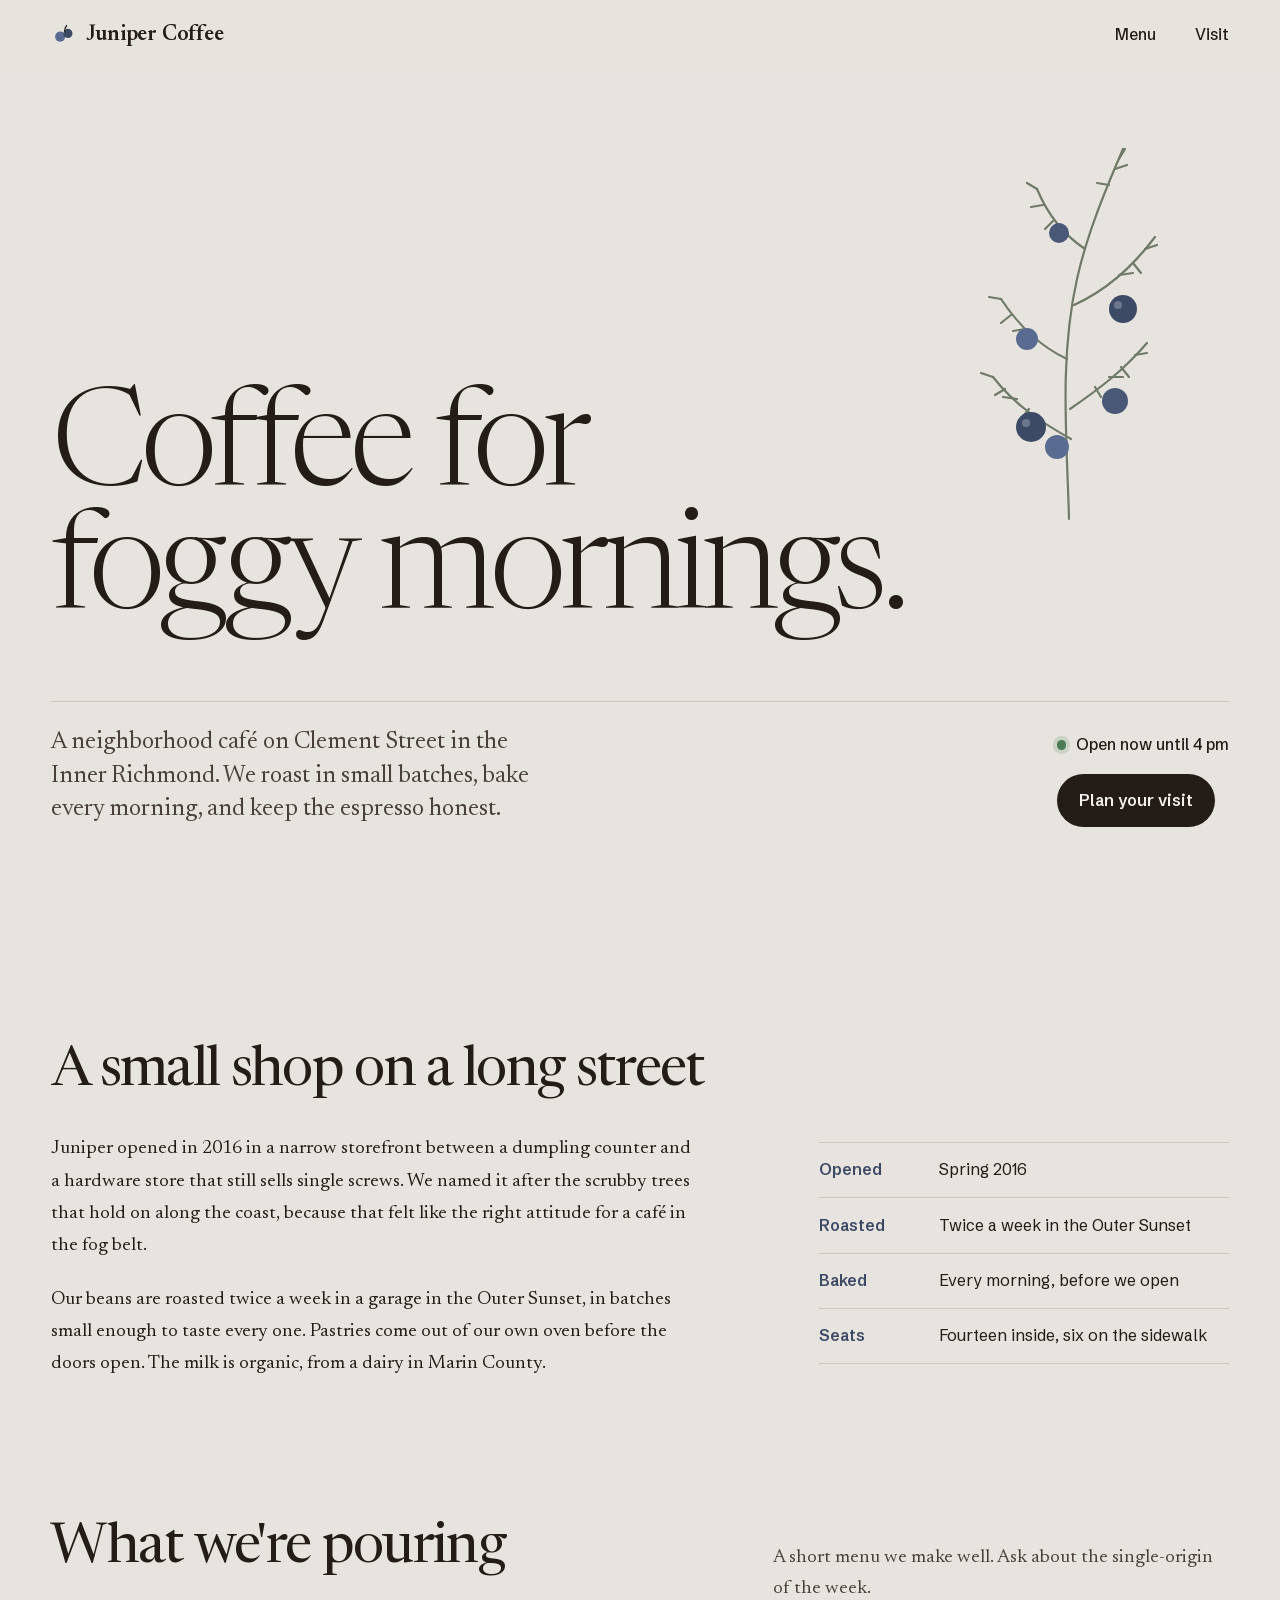
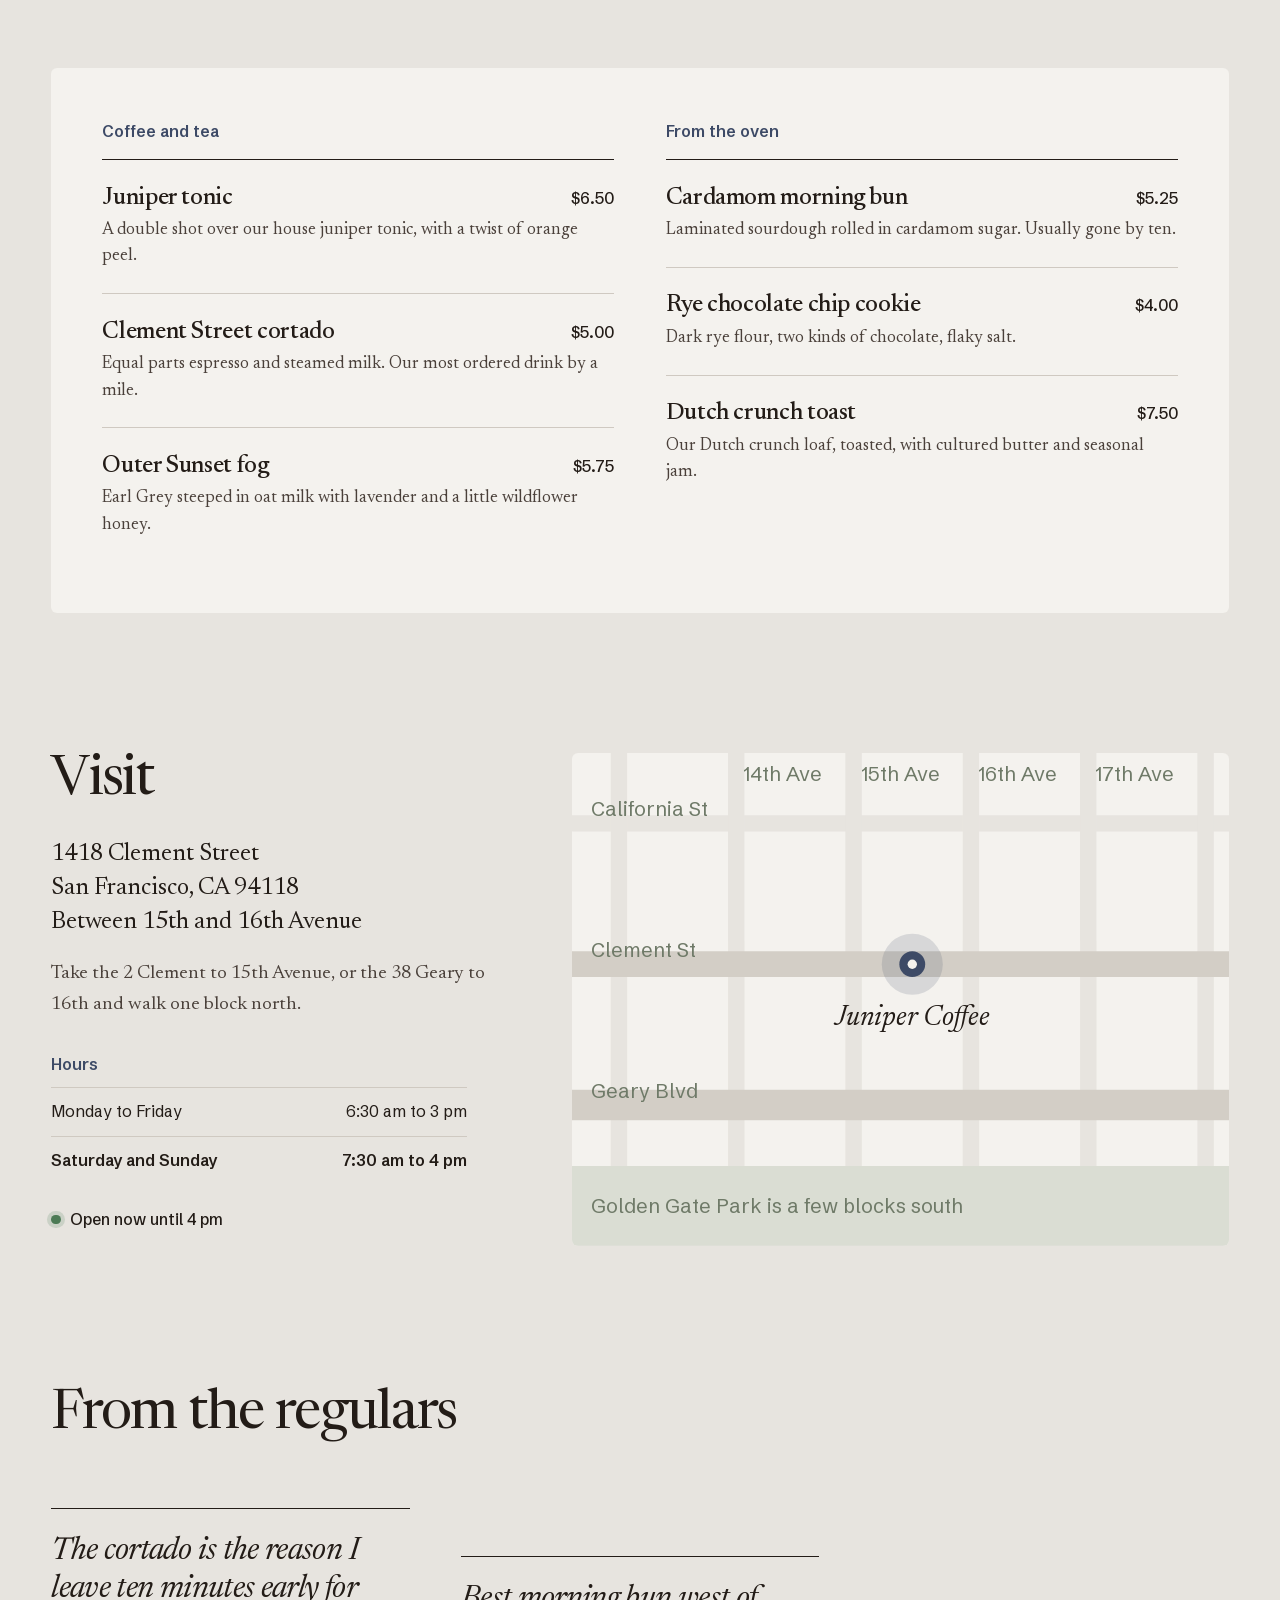
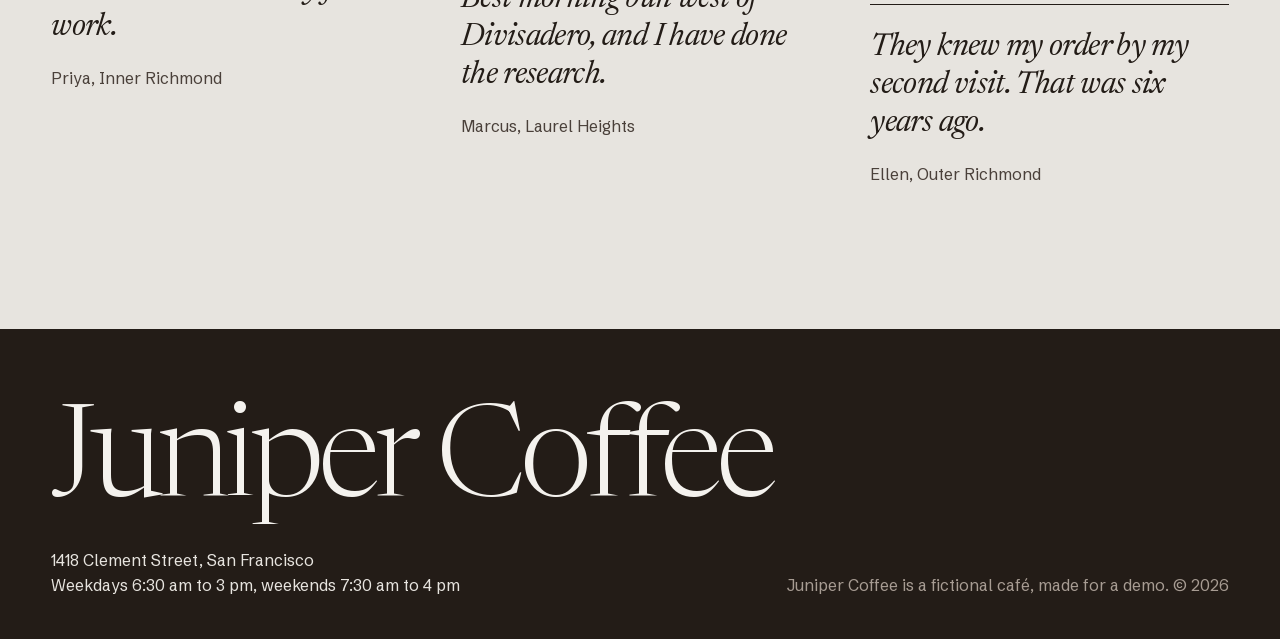
==== site/index.html @ d52b813a "Add the Juniper Coffee site and the demo prompt The site is plain HTML, CSS and JavaScript with self" ====
<!doctype html>
<html lang="en">
<head>
  <meta charset="utf-8">
  <meta name="viewport" content="width=device-width, initial-scale=1">
  <title>Juniper Coffee, Clement Street, San Francisco</title>
  <meta name="description" content="Juniper Coffee is a neighborhood café on Clement Street in San Francisco's Inner Richmond. Espresso, pour-over and morning buns, seven days a week.">
  <meta name="theme-color" content="#E7E4DF">
  <link rel="icon" href="assets/favicon.svg" type="image/svg+xml">
  <link rel="preload" href="assets/fonts/newsreader-roman.woff2" as="font" type="font/woff2" crossorigin>
  <link rel="stylesheet" href="styles.css">
</head>
<body>
  <a class="skip" href="#main">Skip to content</a>

  <header class="site-header">
    <a class="wordmark" href="#top" aria-label="Juniper Coffee, back to top">
      <svg viewBox="0 0 28 28" aria-hidden="true"><circle cx="10" cy="16" r="5.5" fill="#5A6B91"/><circle cx="18.5" cy="12.5" r="5" fill="#3D4A66"/><path d="M17 4c-1.5 2-2.2 3.6-2 6" stroke="#231C17" stroke-width="1.5" fill="none" stroke-linecap="round"/></svg>
      Juniper Coffee
    </a>
    <nav aria-label="Main">
      <a href="#menu">Menu</a>
      <a href="#visit">Visit</a>
    </nav>
  </header>

  <main id="main">
    <section class="hero" id="top">
            <figure class="sprig" aria-hidden="true">
        <svg viewBox="0 0 320 420">
          <g fill="none" stroke="#6F7A68" stroke-width="2.2" stroke-linecap="round">
            <path d="M160 410 C158 330 150 250 168 170 C178 125 196 82 214 40"/>
            <path d="M162 330 C130 312 106 296 84 268"/><path d="M161 300 C190 280 214 262 238 234"/>
            <path d="M158 250 C128 236 108 214 92 190"/><path d="M165 196 C196 182 222 160 246 128"/>
            <path d="M176 140 C152 124 138 104 128 80"/>
            <path d="M84 268 l-12 -4 M96 280 l-10 6 M108 290 l-14 -2 M120 300 l-8 10 M226 246 l12 -2 M212 258 l8 10 M200 268 l14 0 M186 278 l6 10 M92 190 l-12 -2 M102 206 l-10 8 M116 220 l-12 2 M236 140 l12 -4 M224 154 l8 10 M210 166 l14 -2 M128 80 l-10 -6 M134 96 l-12 2 M144 112 l-8 8 M206 60 l12 -4 M200 76 l-12 -2 M210 50 l6 -10"/>
          </g>
          <g>
            <circle cx="122" cy="318" r="15" fill="#3D4A66"/><circle cx="148" cy="338" r="12" fill="#5A6B91"/>
            <circle cx="206" cy="292" r="13" fill="#4A5878"/><circle cx="118" cy="230" r="11" fill="#5A6B91"/>
            <circle cx="214" cy="200" r="14" fill="#3D4A66"/><circle cx="150" cy="124" r="10" fill="#4A5878"/>
            <circle cx="117" cy="314" r="4" fill="#fff" opacity=".25"/><circle cx="209" cy="196" r="4" fill="#fff" opacity=".25"/>
          </g>
        </svg>
      </figure>
      <div class="fog" aria-hidden="true"><span></span><span></span><span></span></div>
      <h1>Coffee for foggy mornings.</h1>
      <div class="hero-foot">
        <p class="lede">A neighborhood café on Clement Street in the Inner Richmond. We roast in small batches, bake every morning, and keep the espresso honest.</p>
        <div class="hero-status">
          <p class="status" data-status><span class="dot"></span><span data-status-text>1418 Clement Street</span></p>
          <a class="button" href="#visit">Plan your visit</a>
        </div>
      </div>
    </section>

    <section class="story" id="story" aria-labelledby="story-title">
      <div class="story-text">
        <h2 id="story-title">A small shop on a long street</h2>
        <p>Juniper opened in 2016 in a narrow storefront between a dumpling counter and a hardware store that still sells single screws. We named it after the scrubby trees that hold on along the coast, because that felt like the right attitude for a café in the fog belt.</p>
        <p>Our beans are roasted twice a week in a garage in the Outer Sunset, in batches small enough to taste every one. Pastries come out of our own oven before the doors open. The milk is organic, from a dairy in Marin County.</p>
      </div>
      <dl class="facts">
        <div><dt>Opened</dt><dd>Spring 2016</dd></div>
        <div><dt>Roasted</dt><dd>Twice a week in the Outer Sunset</dd></div>
        <div><dt>Baked</dt><dd>Every morning, before we open</dd></div>
        <div><dt>Seats</dt><dd>Fourteen inside, six on the sidewalk</dd></div>
      </dl>
    </section>

    <section class="menu" id="menu" aria-labelledby="menu-title">
      <div class="menu-head">
        <h2 id="menu-title">What we're pouring</h2>
        <p>A short menu we make well. Ask about the single-origin of the week.</p>
      </div>
      <div class="menu-groups">
        <div class="menu-group">
          <h3>Coffee and tea</h3>
          <ul>
            <li><div class="item"><span class="name">Juniper tonic</span><span class="price">$6.50</span></div><p>A double shot over our house juniper tonic, with a twist of orange peel.</p></li>
            <li><div class="item"><span class="name">Clement Street cortado</span><span class="price">$5.00</span></div><p>Equal parts espresso and steamed milk. Our most ordered drink by a mile.</p></li>
            <li><div class="item"><span class="name">Outer Sunset fog</span><span class="price">$5.75</span></div><p>Earl Grey steeped in oat milk with lavender and a little wildflower honey.</p></li>
          </ul>
        </div>
        <div class="menu-group">
          <h3>From the oven</h3>
          <ul>
            <li><div class="item"><span class="name">Cardamom morning bun</span><span class="price">$5.25</span></div><p>Laminated sourdough rolled in cardamom sugar. Usually gone by ten.</p></li>
            <li><div class="item"><span class="name">Rye chocolate chip cookie</span><span class="price">$4.00</span></div><p>Dark rye flour, two kinds of chocolate, flaky salt.</p></li>
            <li><div class="item"><span class="name">Dutch crunch toast</span><span class="price">$7.50</span></div><p>Our Dutch crunch loaf, toasted, with cultured butter and seasonal jam.</p></li>
          </ul>
        </div>
      </div>
    </section>

    <section class="visit" id="visit" aria-labelledby="visit-title">
      <div class="visit-text">
        <h2 id="visit-title">Visit</h2>
        <address>
          1418 Clement Street<br>
          San Francisco, CA 94118<br>
          Between 15th and 16th Avenue
        </address>
        <p class="transit">Take the 2 Clement to 15th Avenue, or the 38 Geary to 16th and walk one block north.</p>
        <table class="hours">
          <caption>Hours</caption>
          <tbody>
            <tr data-days="1,2,3,4,5"><th scope="row">Monday to Friday</th><td>6:30 am to 3 pm</td></tr>
            <tr data-days="6,0"><th scope="row">Saturday and Sunday</th><td>7:30 am to 4 pm</td></tr>
          </tbody>
        </table>
        <p class="status" data-status><span class="dot"></span><span data-status-text>Open seven days a week</span></p>
      </div>
      <figure class="map">
        <svg viewBox="0 0 560 420" role="img" aria-labelledby="map-title">
          <title id="map-title">Map showing Juniper Coffee on Clement Street between 15th and 16th Avenue, one block north of Geary Boulevard</title>
          <rect width="560" height="420" fill="#F4F2EE"/>
          <rect x="0" y="352" width="560" height="68" fill="#DADDD3"/>
          <g stroke="#E7E4DF" stroke-width="14">
            <path d="M0 60H560M0 300H560"/>
            <path d="M40 0V352M140 0V352M240 0V352M340 0V352M440 0V352M540 0V352"/>
          </g>
          <path d="M0 180H560" stroke="#D3CEC6" stroke-width="22"/>
          <path d="M0 300H560" stroke="#D3CEC6" stroke-width="26"/>
          <g font-family="Schibsted Grotesk, system-ui, sans-serif" font-size="17" fill="#6F7A68">
            <text x="16" y="174">Clement St</text>
            <text x="16" y="294">Geary Blvd</text>
            <text x="16" y="54">California St</text>
            <text x="16" y="392">Golden Gate Park is a few blocks south</text>
            <text x="146" y="24">14th Ave</text><text x="246" y="24">15th Ave</text><text x="346" y="24">16th Ave</text><text x="446" y="24">17th Ave</text>
          </g>
          <g transform="translate(290 180)">
            <circle r="26" fill="#3D4A66" opacity=".16"/>
            <circle r="11" fill="#3D4A66"/>
            <circle r="4" fill="#F4F2EE"/>
          </g>
          <text x="290" y="232" text-anchor="middle" font-family="Newsreader, Georgia, serif" font-style="italic" font-size="24" fill="#231C17">Juniper Coffee</text>
        </svg>
      </figure>
    </section>

    <section class="quotes" aria-labelledby="quotes-title">
      <h2 id="quotes-title">From the regulars</h2>
      <div class="quote-list">
        <figure>
          <blockquote>The cortado is the reason I leave ten minutes early for work.</blockquote>
          <figcaption>Priya, Inner Richmond</figcaption>
        </figure>
        <figure>
          <blockquote>Best morning bun west of Divisadero, and I have done the research.</blockquote>
          <figcaption>Marcus, Laurel Heights</figcaption>
        </figure>
        <figure>
          <blockquote>They knew my order by my second visit. That was six years ago.</blockquote>
          <figcaption>Ellen, Outer Richmond</figcaption>
        </figure>
      </div>
    </section>
  </main>

  <footer class="site-footer">
    <p class="footer-mark">Juniper Coffee</p>
    <p>1418 Clement Street, San Francisco<br>Weekdays 6:30 am to 3 pm, weekends 7:30 am to 4 pm</p>
    <p class="fine">Juniper Coffee is a fictional café, made for a demo. &copy; <span data-year>2026</span></p>
  </footer>

  <script src="main.js" defer></script>
</body>
</html>
---- site/styles.css ----
@font-face {
  font-family: "Newsreader";
  src: url("assets/fonts/newsreader-roman.woff2") format("woff2");
  font-weight: 200 800; font-style: normal; font-display: swap;
}
@font-face {
  font-family: "Newsreader";
  src: url("assets/fonts/newsreader-italic.woff2") format("woff2");
  font-weight: 200 800; font-style: italic; font-display: swap;
}
@font-face {
  font-family: "Schibsted Grotesk";
  src: url("assets/fonts/schibsted-grotesk.woff2") format("woff2");
  font-weight: 400 900; font-style: normal; font-display: swap;
}

:root {
  --fog: #E7E4DF;
  --steam: #F4F2EE;
  --roast: #231C17;
  --roast-soft: #4A403A;
  --juniper: #3D4A66;
  --sprig: #6F7A68;
  --line: #CFC9C1;

  --serif: "Newsreader", "Iowan Old Style", "Palatino Linotype", Georgia, serif;
  --sans: "Schibsted Grotesk", system-ui, -apple-system, "Segoe UI", sans-serif;

  /* Type scale: ratio 1.333 from an 19px serif base */
  --step-0: 1.1875rem;
  --step-1: 1.5rem;
  --step-2: 2rem;
  --step-3: clamp(2.25rem, 1.6rem + 2.6vw, 3.5rem);
  --step-hero: clamp(3.5rem, 0.5rem + 10vw, 12rem);

  --gutter: clamp(1.25rem, 4vw, 4rem);
  --section: clamp(5rem, 11vw, 10rem);
  --measure: 34em;
}

*, *::before, *::after { box-sizing: border-box; }
html { scroll-behavior: smooth; -webkit-text-size-adjust: 100%; }
body {
  margin: 0;
  background: var(--fog);
  color: var(--roast);
  font-family: var(--serif);
  font-size: var(--step-0);
  line-height: 1.6;
  font-optical-sizing: auto;
  -webkit-font-smoothing: antialiased;
}
h1, h2, h3, p, figure, blockquote, address, ul { margin: 0; }
ul { padding: 0; list-style: none; }
a { color: inherit; }
:focus-visible { outline: 2px solid var(--juniper); outline-offset: 4px; border-radius: 2px; }

.skip {
  position: absolute; left: var(--gutter); top: -4rem;
  background: var(--roast); color: var(--steam); padding: .6rem 1rem;
  font-family: var(--sans); font-size: 1rem; z-index: 20;
}
.skip:focus { top: 1rem; }

/* Header */
.site-header {
  position: sticky; top: 0; z-index: 10;
  display: flex; justify-content: space-between; align-items: center;
  padding: 1.1rem var(--gutter);
  background: color-mix(in srgb, var(--fog) 88%, transparent);
  backdrop-filter: blur(10px);
  -webkit-backdrop-filter: blur(10px);
  border-bottom: 1px solid transparent;
  transition: border-color .3s;
}
.site-header.scrolled { border-bottom-color: var(--line); }
.wordmark {
  display: inline-flex; align-items: center; gap: .55rem;
  font-family: var(--serif); font-weight: 600; font-size: 1.35rem; letter-spacing: -0.01em;
  text-decoration: none;
}
.wordmark svg { width: 1.6rem; height: 1.6rem; }
.site-header nav { display: flex; gap: clamp(1.25rem, 3vw, 2.5rem); }
.site-header nav a {
  font-family: var(--sans); font-size: 1rem; font-weight: 500;
  text-decoration: none; padding: .25rem 0;
  background: linear-gradient(currentColor, currentColor) 0 100% / 0 1.5px no-repeat;
  transition: background-size .25s;
}
.site-header nav a:hover { background-size: 100% 1.5px; }

/* Hero */
.hero {
  position: relative; overflow: hidden;
  min-height: min(calc(100svh - 4.2rem), 54rem);
  display: flex; flex-direction: column; justify-content: flex-end;
  padding: 3rem var(--gutter) clamp(2.5rem, 6vw, 5rem);
}
.hero h1 {
  position: relative; z-index: 1;
  font-weight: 300; font-size: var(--step-hero);
  font-variation-settings: "opsz" 72;
  line-height: .9; letter-spacing: -0.045em;
  max-width: 8.6em;
  text-wrap: balance;
}
.hero-foot {
  position: relative; z-index: 2;
  display: grid; grid-template-columns: minmax(0, 30rem) auto; justify-content: space-between; align-items: end;
  gap: 2rem 4rem;
  margin-top: clamp(2rem, 5vw, 4rem);
  padding-top: 1.5rem;
  border-top: 1px solid var(--line);
}
.lede { font-size: var(--step-1); line-height: 1.4; color: var(--roast-soft); }
.hero-status { display: flex; flex-direction: column; align-items: flex-start; gap: 1rem; }

.status {
  display: inline-flex; align-items: center; gap: .6rem;
  font-family: var(--sans); font-size: 1rem; font-weight: 500;
}
.status .dot { width: .6rem; height: .6rem; border-radius: 50%; background: var(--sprig); }
.status.is-open .dot { background: #4C7A55; box-shadow: 0 0 0 4px rgba(76, 122, 85, .18); }
.status.is-closed .dot { background: #9A8F86; }

.button {
  display: inline-block;
  font-family: var(--sans); font-size: 1rem; font-weight: 600;
  color: var(--steam); background: var(--roast);
  padding: .85rem 1.4rem; border-radius: 999px; text-decoration: none;
  transition: background-color .2s, transform .2s;
}
.button:hover { background: var(--juniper); }
.button:active { transform: translateY(1px); }

/* The fog: one load moment. It drifts across the headline, then clears. */
.fog { position: absolute; inset: -10% -20%; pointer-events: none; z-index: 2; }
.fog span {
  position: absolute; border-radius: 50%;
  background: radial-gradient(closest-side, rgba(244, 242, 238, .95), rgba(244, 242, 238, 0));
  opacity: 0;
}
.fog span:nth-child(1) { width: 90vw; height: 60vh; left: -5%; top: 30%; }
.fog span:nth-child(2) { width: 80vw; height: 50vh; left: 35%; top: 45%; }
.fog span:nth-child(3) { width: 70vw; height: 45vh; left: 10%; top: 55%; }

@media (prefers-reduced-motion: no-preference) {
  .hero h1, .hero .sprig { animation: clear 2.8s cubic-bezier(.3, .1, .2, 1) .2s both; }
  .hero .sprig { animation-delay: .5s; }
  .fog span { animation: drift 3.6s cubic-bezier(.4, 0, .2, 1) both; }
  .fog span:nth-child(2) { animation-delay: .15s; animation-name: drift-left; }
  .fog span:nth-child(3) { animation-delay: .3s; }
  .hero-foot { animation: settle 1s ease 1.9s both; }
  @keyframes clear {
    from { filter: blur(14px); opacity: .35; }
    to { filter: blur(0); opacity: 1; }
  }
  @keyframes drift {
    0% { opacity: 1; transform: translateX(0); }
    100% { opacity: 0; transform: translateX(22vw); }
  }
  @keyframes drift-left {
    0% { opacity: 1; transform: translateX(0); }
    100% { opacity: 0; transform: translateX(-22vw); }
  }
  @keyframes settle { from { opacity: 0; } to { opacity: 1; } }
}

/* Sections */
section:not(.hero) { padding: var(--section) var(--gutter) 0; }
h2 {
  font-weight: 400; font-size: var(--step-3);
  font-variation-settings: "opsz" 60;
  line-height: 1.02; letter-spacing: -0.03em;
}

/* Story */
.story {
  display: grid; grid-template-columns: minmax(0, 7fr) minmax(0, 4fr); gap: 3rem var(--gutter); align-items: center;
}
.story-text h2 { margin-bottom: 2rem; max-width: 12em; }
.story-text p { max-width: var(--measure); line-height: 1.7; }
.story-text p + p { margin-top: 1.1em; }
.hero .sprig {
  position: absolute; z-index: 0;
  right: var(--gutter); top: clamp(1rem, 3vw, 2.5rem);
  width: min(25vw, 24rem); aspect-ratio: 320 / 420;
}
.hero .sprig svg { width: 100%; height: 100%; display: block; }

.facts { display: grid; gap: 0; align-self: end; font-family: var(--sans); font-size: 1rem; }
.facts div { display: grid; grid-template-columns: 6.5rem 1fr; gap: 1rem; padding: .9rem 0; border-top: 1px solid var(--line); }
.facts div:last-child { border-bottom: 1px solid var(--line); }
.facts dt { color: var(--juniper); font-weight: 600; }
.facts dd { margin: 0; }

/* Menu */
.menu-head { display: flex; flex-wrap: wrap; justify-content: space-between; align-items: baseline; gap: 1rem 3rem; margin-bottom: clamp(2.5rem, 5vw, 4rem); }
.menu-head p { max-width: 24em; color: var(--roast-soft); }
.menu-groups {
  display: grid; grid-template-columns: repeat(2, minmax(0, 1fr)); gap: 0 var(--gutter);
  background: var(--steam);
  padding: clamp(1.5rem, 4vw, 3.5rem);
  border-radius: 6px;
}
.menu-group h3 {
  font-family: var(--sans); font-size: 1rem; font-weight: 600; color: var(--juniper);
  padding-bottom: .9rem; border-bottom: 1.5px solid var(--roast);
}
.menu-group li { padding: 1.4rem 0; border-bottom: 1px solid var(--line); }
.menu-group li:last-child { border-bottom: 0; }
.item { display: flex; justify-content: space-between; align-items: baseline; gap: 1rem; }
.item .name { font-size: var(--step-1); font-weight: 500; letter-spacing: -0.015em; line-height: 1.25; }
.item .price { font-family: var(--sans); font-size: 1rem; font-weight: 500; }
.menu-group li p { margin-top: .35rem; color: var(--roast-soft); max-width: 30em; font-size: 1.0625rem; line-height: 1.55; }

/* Visit */
.visit { display: grid; grid-template-columns: minmax(0, 5fr) minmax(0, 7fr); gap: 3rem var(--gutter); align-items: start; }
.visit h2 { margin-bottom: 1.75rem; }
address { font-style: normal; font-size: var(--step-1); line-height: 1.4; }
.transit { margin-top: 1.25rem; color: var(--roast-soft); max-width: 26em; }
.hours { margin: 2rem 0 1.25rem; border-collapse: collapse; width: 100%; max-width: 26rem; font-family: var(--sans); font-size: 1rem; }
.hours caption { text-align: left; font-weight: 600; color: var(--juniper); padding-bottom: .6rem; }
.hours th, .hours td { text-align: left; padding: .7rem 0; border-top: 1px solid var(--line); font-weight: 400; }
.hours td { text-align: right; }
.hours tr.today th, .hours tr.today td { font-weight: 600; }
.map { border-radius: 6px; overflow: hidden; }
.map svg { display: block; width: 100%; height: auto; }

/* Quotes */
.quotes h2 { margin-bottom: clamp(2.5rem, 5vw, 4rem); }
.quote-list { display: grid; grid-template-columns: repeat(3, minmax(0, 1fr)); gap: 3rem var(--gutter); }
.quote-list figure { border-top: 1.5px solid var(--roast); padding-top: 1.5rem; }
.quote-list figure:nth-child(2) { margin-top: 3rem; }
.quote-list figure:nth-child(3) { margin-top: 6rem; }
blockquote {
  font-style: italic; font-weight: 400; font-size: var(--step-2);
  font-variation-settings: "opsz" 36;
  line-height: 1.18; letter-spacing: -0.02em;
}
figcaption { margin-top: 1.25rem; font-family: var(--sans); font-size: 1rem; color: var(--roast-soft); }

/* Footer */
.site-footer {
  margin-top: var(--section);
  background: var(--roast); color: var(--fog);
  padding: clamp(3rem, 7vw, 5rem) var(--gutter) 2.5rem;
  display: grid; grid-template-columns: 1fr auto; gap: 1.5rem 3rem; align-items: end;
  font-family: var(--sans); font-size: 1rem; line-height: 1.6;
}
.footer-mark {
  grid-column: 1 / -1;
  font-family: var(--serif); font-weight: 300; font-size: clamp(3rem, 10vw, 8rem);
  font-variation-settings: "opsz" 72;
  letter-spacing: -0.045em; line-height: .9; color: var(--steam);
}
.site-footer .fine { color: #A79C93; text-align: right; }

/* Tablet and phone */
@media (max-width: 900px) {
  .story, .visit { grid-template-columns: 1fr; }
  .hero .sprig { width: auto; height: 44%; right: -1.5rem; top: 1.5rem; }
  .quote-list { grid-template-columns: 1fr; gap: 2.5rem; }
  .quote-list figure:nth-child(n) { margin-top: 0; }
}
@media (max-width: 720px) {
  .hero-foot { grid-template-columns: 1fr; }
  .menu-groups { grid-template-columns: 1fr; gap: 2.5rem; }
  .site-footer { grid-template-columns: 1fr; }
  .site-footer .fine { text-align: left; }
}
@media (max-width: 420px) {
  .wordmark { font-size: 1.15rem; }
  .site-header nav { gap: 1rem; }
}
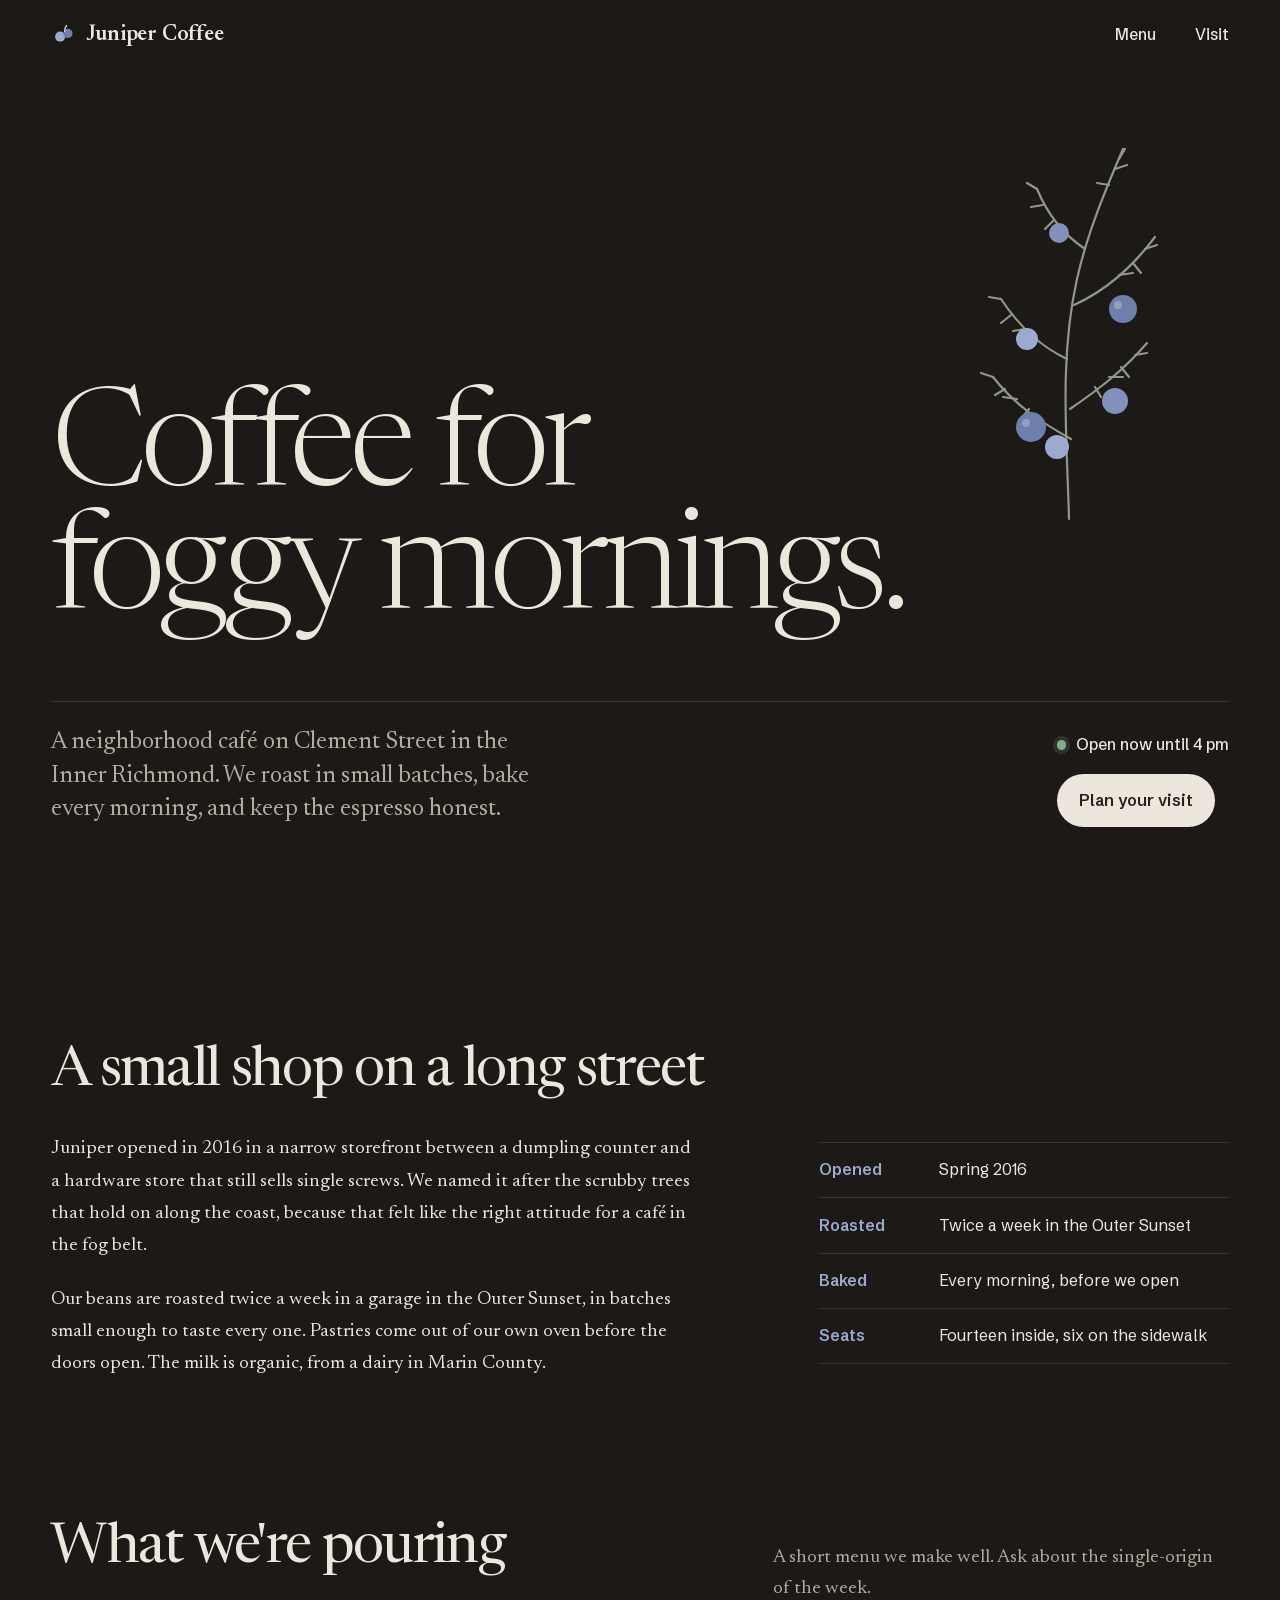
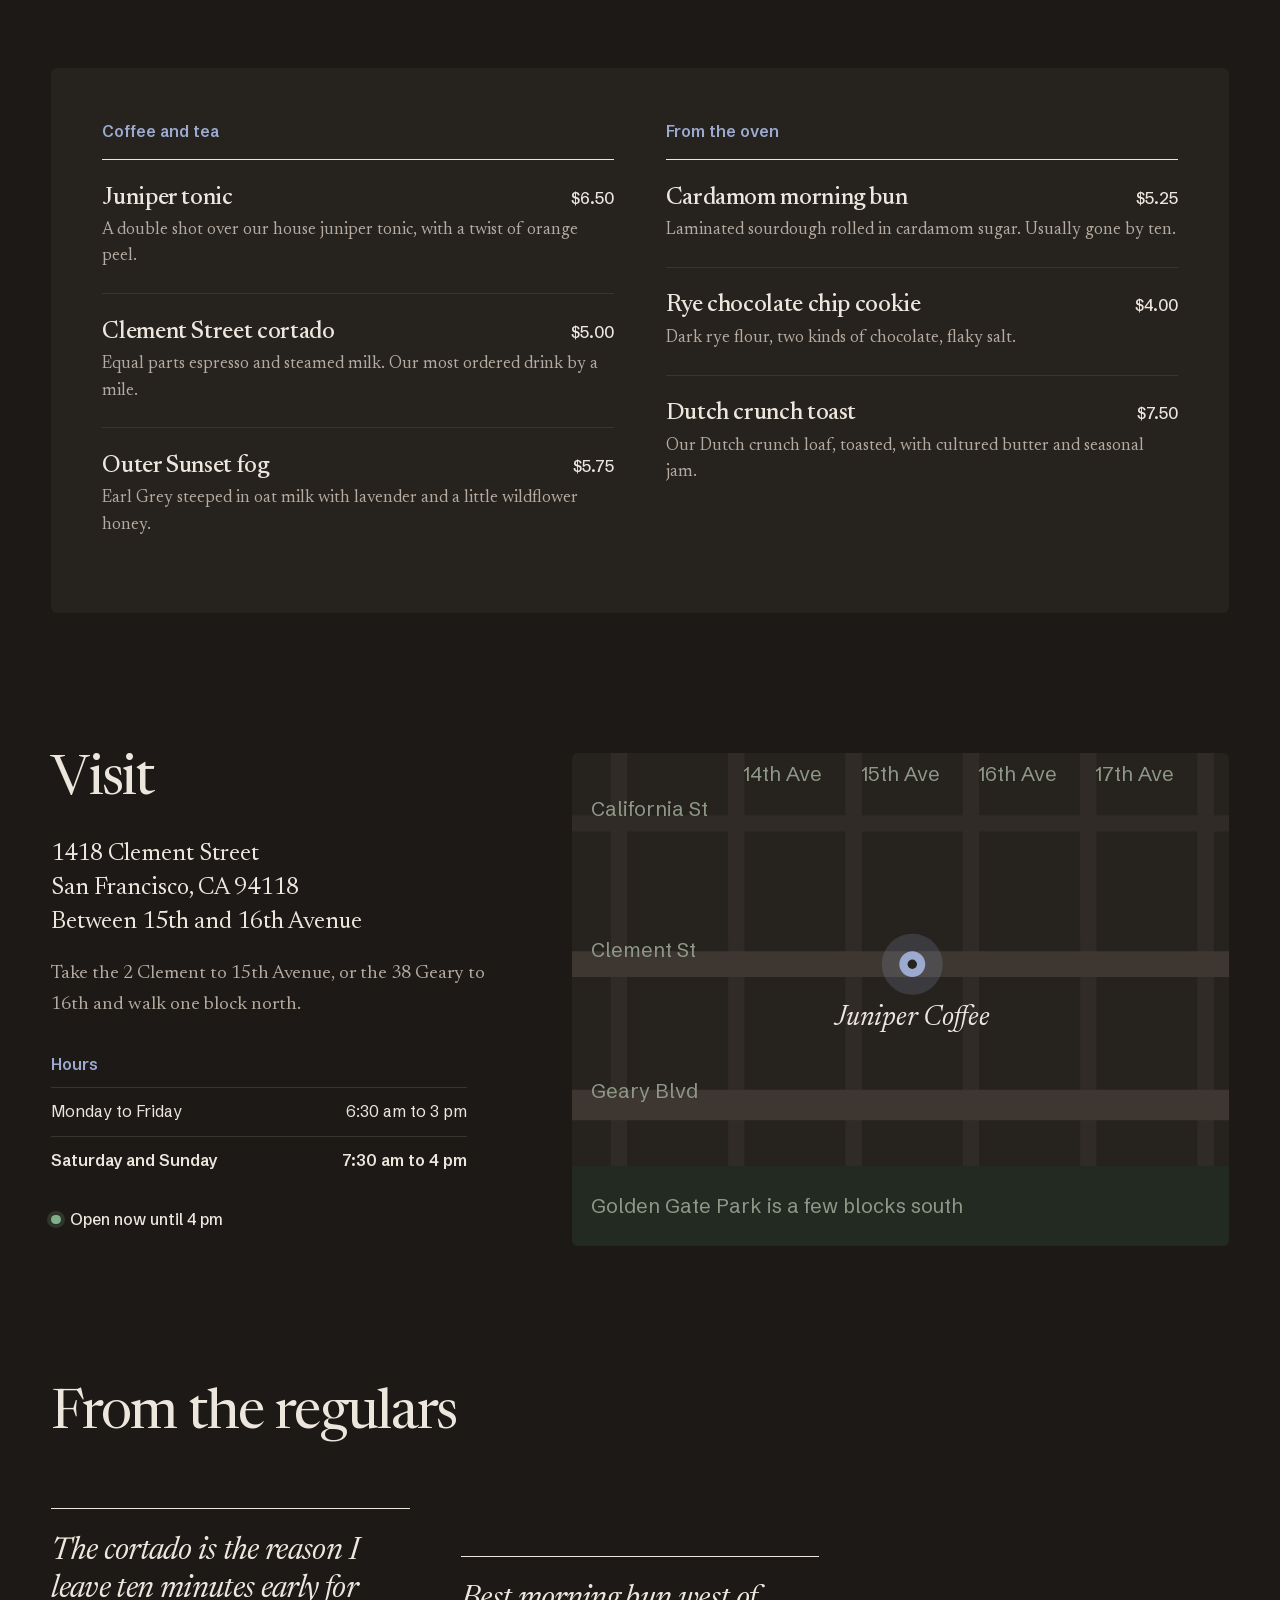
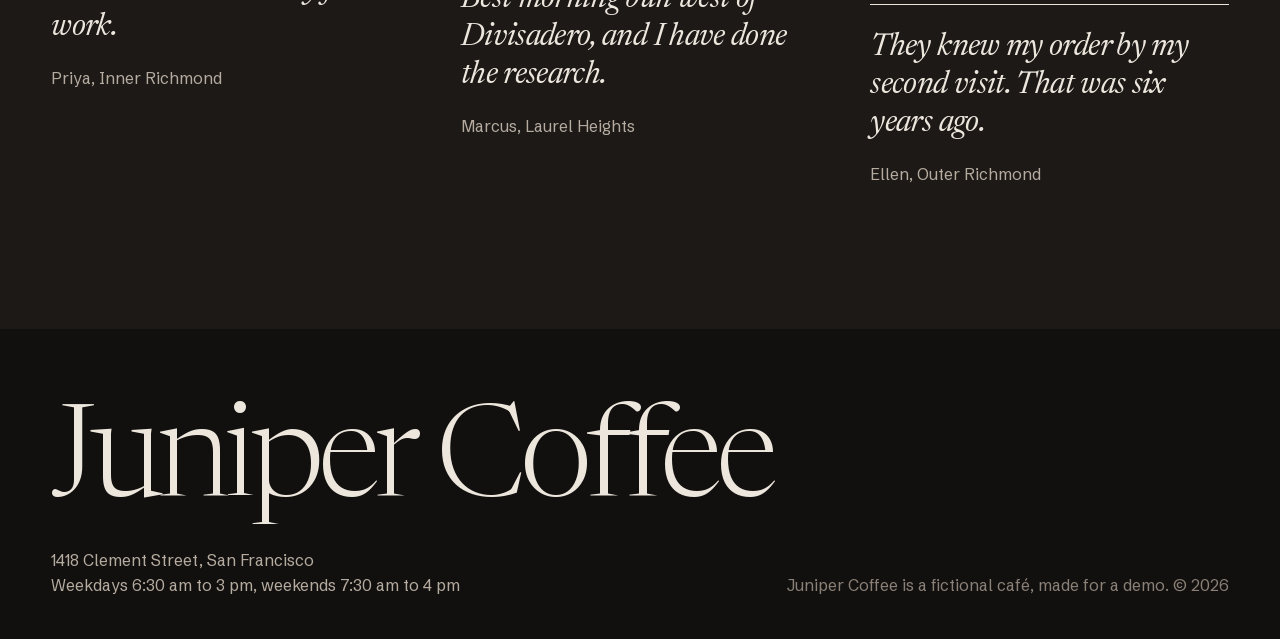
==== commit 2015f485: "Switch the Juniper Coffee site to a dark palette Colors are now role-based tokens (bg, surface, text" ====
--- a/site/index.html
+++ b/site/index.html
@@ -5,7 +5,8 @@
   <meta name="viewport" content="width=device-width, initial-scale=1">
   <title>Juniper Coffee, Clement Street, San Francisco</title>
   <meta name="description" content="Juniper Coffee is a neighborhood café on Clement Street in San Francisco's Inner Richmond. Espresso, pour-over and morning buns, seven days a week.">
-  <meta name="theme-color" content="#E7E4DF">
+  <meta name="color-scheme" content="dark">
+  <meta name="theme-color" content="#1C1916">
   <link rel="icon" href="assets/favicon.svg" type="image/svg+xml">
   <link rel="preload" href="assets/fonts/newsreader-roman.woff2" as="font" type="font/woff2" crossorigin>
   <link rel="stylesheet" href="styles.css">
@@ -15,7 +16,7 @@
 
   <header class="site-header">
     <a class="wordmark" href="#top" aria-label="Juniper Coffee, back to top">
-      <svg viewBox="0 0 28 28" aria-hidden="true"><circle cx="10" cy="16" r="5.5" fill="#5A6B91"/><circle cx="18.5" cy="12.5" r="5" fill="#3D4A66"/><path d="M17 4c-1.5 2-2.2 3.6-2 6" stroke="#231C17" stroke-width="1.5" fill="none" stroke-linecap="round"/></svg>
+      <svg viewBox="0 0 28 28" aria-hidden="true"><circle cx="10" cy="16" r="5.5" fill="#9DAAD0"/><circle cx="18.5" cy="12.5" r="5" fill="#6F7FAB"/><path d="M17 4c-1.5 2-2.2 3.6-2 6" stroke="currentColor" stroke-width="1.5" fill="none" stroke-linecap="round"/></svg>
       Juniper Coffee
     </a>
     <nav aria-label="Main">
@@ -28,7 +29,7 @@
     <section class="hero" id="top">
             <figure class="sprig" aria-hidden="true">
         <svg viewBox="0 0 320 420">
-          <g fill="none" stroke="#6F7A68" stroke-width="2.2" stroke-linecap="round">
+          <g fill="none" stroke="#8E9886" stroke-width="2.2" stroke-linecap="round">
             <path d="M160 410 C158 330 150 250 168 170 C178 125 196 82 214 40"/>
             <path d="M162 330 C130 312 106 296 84 268"/><path d="M161 300 C190 280 214 262 238 234"/>
             <path d="M158 250 C128 236 108 214 92 190"/><path d="M165 196 C196 182 222 160 246 128"/>
@@ -36,9 +37,9 @@
             <path d="M84 268 l-12 -4 M96 280 l-10 6 M108 290 l-14 -2 M120 300 l-8 10 M226 246 l12 -2 M212 258 l8 10 M200 268 l14 0 M186 278 l6 10 M92 190 l-12 -2 M102 206 l-10 8 M116 220 l-12 2 M236 140 l12 -4 M224 154 l8 10 M210 166 l14 -2 M128 80 l-10 -6 M134 96 l-12 2 M144 112 l-8 8 M206 60 l12 -4 M200 76 l-12 -2 M210 50 l6 -10"/>
           </g>
           <g>
-            <circle cx="122" cy="318" r="15" fill="#3D4A66"/><circle cx="148" cy="338" r="12" fill="#5A6B91"/>
-            <circle cx="206" cy="292" r="13" fill="#4A5878"/><circle cx="118" cy="230" r="11" fill="#5A6B91"/>
-            <circle cx="214" cy="200" r="14" fill="#3D4A66"/><circle cx="150" cy="124" r="10" fill="#4A5878"/>
+            <circle cx="122" cy="318" r="15" fill="#6F7FAB"/><circle cx="148" cy="338" r="12" fill="#9DAAD0"/>
+            <circle cx="206" cy="292" r="13" fill="#8291BC"/><circle cx="118" cy="230" r="11" fill="#9DAAD0"/>
+            <circle cx="214" cy="200" r="14" fill="#6F7FAB"/><circle cx="150" cy="124" r="10" fill="#8291BC"/>
             <circle cx="117" cy="314" r="4" fill="#fff" opacity=".25"/><circle cx="209" cy="196" r="4" fill="#fff" opacity=".25"/>
           </g>
         </svg>
@@ -114,15 +115,15 @@
       <figure class="map">
         <svg viewBox="0 0 560 420" role="img" aria-labelledby="map-title">
           <title id="map-title">Map showing Juniper Coffee on Clement Street between 15th and 16th Avenue, one block north of Geary Boulevard</title>
-          <rect width="560" height="420" fill="#F4F2EE"/>
-          <rect x="0" y="352" width="560" height="68" fill="#DADDD3"/>
-          <g stroke="#E7E4DF" stroke-width="14">
+          <rect width="560" height="420" fill="#26221E"/>
+          <rect x="0" y="352" width="560" height="68" fill="#222A21"/>
+          <g stroke="#302B26" stroke-width="14">
             <path d="M0 60H560M0 300H560"/>
             <path d="M40 0V352M140 0V352M240 0V352M340 0V352M440 0V352M540 0V352"/>
           </g>
-          <path d="M0 180H560" stroke="#D3CEC6" stroke-width="22"/>
-          <path d="M0 300H560" stroke="#D3CEC6" stroke-width="26"/>
-          <g font-family="Schibsted Grotesk, system-ui, sans-serif" font-size="17" fill="#6F7A68">
+          <path d="M0 180H560" stroke="#3E3731" stroke-width="22"/>
+          <path d="M0 300H560" stroke="#3E3731" stroke-width="26"/>
+          <g font-family="Schibsted Grotesk, system-ui, sans-serif" font-size="17" fill="#8E9886">
             <text x="16" y="174">Clement St</text>
             <text x="16" y="294">Geary Blvd</text>
             <text x="16" y="54">California St</text>
@@ -130,11 +131,11 @@
             <text x="146" y="24">14th Ave</text><text x="246" y="24">15th Ave</text><text x="346" y="24">16th Ave</text><text x="446" y="24">17th Ave</text>
           </g>
           <g transform="translate(290 180)">
-            <circle r="26" fill="#3D4A66" opacity=".16"/>
-            <circle r="11" fill="#3D4A66"/>
-            <circle r="4" fill="#F4F2EE"/>
+            <circle r="26" fill="#9DAAD0" opacity=".18"/>
+            <circle r="11" fill="#9DAAD0"/>
+            <circle r="4" fill="#26221E"/>
           </g>
-          <text x="290" y="232" text-anchor="middle" font-family="Newsreader, Georgia, serif" font-style="italic" font-size="24" fill="#231C17">Juniper Coffee</text>
+          <text x="290" y="232" text-anchor="middle" font-family="Newsreader, Georgia, serif" font-style="italic" font-size="24" fill="#ECE6DD">Juniper Coffee</text>
         </svg>
       </figure>
     </section>
--- a/site/styles.css
+++ b/site/styles.css
@@ -15,13 +15,18 @@
 }
 
 :root {
-  --fog: #E7E4DF;
-  --steam: #F4F2EE;
-  --roast: #231C17;
-  --roast-soft: #4A403A;
-  --juniper: #3D4A66;
-  --sprig: #6F7A68;
-  --line: #CFC9C1;
+  color-scheme: dark;
+
+  /* The shop after dark: roast-brown night, berry-blue accent, fog lit by streetlamps. */
+  --bg: #1C1916;
+  --surface: #26221E;
+  --deep: #12100E;
+  --text: #ECE6DD;
+  --text-soft: #B5ABA0;
+  --text-faint: #8A8078;
+  --accent: #9DAAD0;
+  --sprig: #8E9886;
+  --line: #3A342E;
 
   --serif: "Newsreader", "Iowan Old Style", "Palatino Linotype", Georgia, serif;
   --sans: "Schibsted Grotesk", system-ui, -apple-system, "Segoe UI", sans-serif;
@@ -42,8 +47,8 @@
 html { scroll-behavior: smooth; -webkit-text-size-adjust: 100%; }
 body {
   margin: 0;
-  background: var(--fog);
-  color: var(--roast);
+  background: var(--bg);
+  color: var(--text);
   font-family: var(--serif);
   font-size: var(--step-0);
   line-height: 1.6;
@@ -53,11 +58,11 @@
 h1, h2, h3, p, figure, blockquote, address, ul { margin: 0; }
 ul { padding: 0; list-style: none; }
 a { color: inherit; }
-:focus-visible { outline: 2px solid var(--juniper); outline-offset: 4px; border-radius: 2px; }
+:focus-visible { outline: 2px solid var(--accent); outline-offset: 4px; border-radius: 2px; }
 
 .skip {
   position: absolute; left: var(--gutter); top: -4rem;
-  background: var(--roast); color: var(--steam); padding: .6rem 1rem;
+  background: var(--text); color: var(--surface); padding: .6rem 1rem;
   font-family: var(--sans); font-size: 1rem; z-index: 20;
 }
 .skip:focus { top: 1rem; }
@@ -67,7 +72,7 @@
   position: sticky; top: 0; z-index: 10;
   display: flex; justify-content: space-between; align-items: center;
   padding: 1.1rem var(--gutter);
-  background: color-mix(in srgb, var(--fog) 88%, transparent);
+  background: color-mix(in srgb, var(--bg) 88%, transparent);
   backdrop-filter: blur(10px);
   -webkit-backdrop-filter: blur(10px);
   border-bottom: 1px solid transparent;
@@ -112,7 +117,7 @@
   padding-top: 1.5rem;
   border-top: 1px solid var(--line);
 }
-.lede { font-size: var(--step-1); line-height: 1.4; color: var(--roast-soft); }
+.lede { font-size: var(--step-1); line-height: 1.4; color: var(--text-soft); }
 .hero-status { display: flex; flex-direction: column; align-items: flex-start; gap: 1rem; }
 
 .status {
@@ -120,24 +125,24 @@
   font-family: var(--sans); font-size: 1rem; font-weight: 500;
 }
 .status .dot { width: .6rem; height: .6rem; border-radius: 50%; background: var(--sprig); }
-.status.is-open .dot { background: #4C7A55; box-shadow: 0 0 0 4px rgba(76, 122, 85, .18); }
-.status.is-closed .dot { background: #9A8F86; }
+.status.is-open .dot { background: #7FB08A; box-shadow: 0 0 0 4px rgba(127, 176, 138, .18); }
+.status.is-closed .dot { background: #6E655D; }
 
 .button {
   display: inline-block;
   font-family: var(--sans); font-size: 1rem; font-weight: 600;
-  color: var(--steam); background: var(--roast);
+  color: var(--surface); background: var(--text);
   padding: .85rem 1.4rem; border-radius: 999px; text-decoration: none;
   transition: background-color .2s, transform .2s;
 }
-.button:hover { background: var(--juniper); }
+.button:hover { background: var(--accent); }
 .button:active { transform: translateY(1px); }
 
 /* The fog: one load moment. It drifts across the headline, then clears. */
 .fog { position: absolute; inset: -10% -20%; pointer-events: none; z-index: 2; }
 .fog span {
   position: absolute; border-radius: 50%;
-  background: radial-gradient(closest-side, rgba(244, 242, 238, .95), rgba(244, 242, 238, 0));
+  background: radial-gradient(closest-side, rgba(74, 68, 62, .95), rgba(74, 68, 62, 0));
   opacity: 0;
 }
 .fog span:nth-child(1) { width: 90vw; height: 60vh; left: -5%; top: 30%; }
@@ -191,36 +196,36 @@
 .facts { display: grid; gap: 0; align-self: end; font-family: var(--sans); font-size: 1rem; }
 .facts div { display: grid; grid-template-columns: 6.5rem 1fr; gap: 1rem; padding: .9rem 0; border-top: 1px solid var(--line); }
 .facts div:last-child { border-bottom: 1px solid var(--line); }
-.facts dt { color: var(--juniper); font-weight: 600; }
+.facts dt { color: var(--accent); font-weight: 600; }
 .facts dd { margin: 0; }
 
 /* Menu */
 .menu-head { display: flex; flex-wrap: wrap; justify-content: space-between; align-items: baseline; gap: 1rem 3rem; margin-bottom: clamp(2.5rem, 5vw, 4rem); }
-.menu-head p { max-width: 24em; color: var(--roast-soft); }
+.menu-head p { max-width: 24em; color: var(--text-soft); }
 .menu-groups {
   display: grid; grid-template-columns: repeat(2, minmax(0, 1fr)); gap: 0 var(--gutter);
-  background: var(--steam);
+  background: var(--surface);
   padding: clamp(1.5rem, 4vw, 3.5rem);
   border-radius: 6px;
 }
 .menu-group h3 {
-  font-family: var(--sans); font-size: 1rem; font-weight: 600; color: var(--juniper);
-  padding-bottom: .9rem; border-bottom: 1.5px solid var(--roast);
+  font-family: var(--sans); font-size: 1rem; font-weight: 600; color: var(--accent);
+  padding-bottom: .9rem; border-bottom: 1.5px solid var(--text);
 }
 .menu-group li { padding: 1.4rem 0; border-bottom: 1px solid var(--line); }
 .menu-group li:last-child { border-bottom: 0; }
 .item { display: flex; justify-content: space-between; align-items: baseline; gap: 1rem; }
 .item .name { font-size: var(--step-1); font-weight: 500; letter-spacing: -0.015em; line-height: 1.25; }
 .item .price { font-family: var(--sans); font-size: 1rem; font-weight: 500; }
-.menu-group li p { margin-top: .35rem; color: var(--roast-soft); max-width: 30em; font-size: 1.0625rem; line-height: 1.55; }
+.menu-group li p { margin-top: .35rem; color: var(--text-soft); max-width: 30em; font-size: 1.0625rem; line-height: 1.55; }
 
 /* Visit */
 .visit { display: grid; grid-template-columns: minmax(0, 5fr) minmax(0, 7fr); gap: 3rem var(--gutter); align-items: start; }
 .visit h2 { margin-bottom: 1.75rem; }
 address { font-style: normal; font-size: var(--step-1); line-height: 1.4; }
-.transit { margin-top: 1.25rem; color: var(--roast-soft); max-width: 26em; }
+.transit { margin-top: 1.25rem; color: var(--text-soft); max-width: 26em; }
 .hours { margin: 2rem 0 1.25rem; border-collapse: collapse; width: 100%; max-width: 26rem; font-family: var(--sans); font-size: 1rem; }
-.hours caption { text-align: left; font-weight: 600; color: var(--juniper); padding-bottom: .6rem; }
+.hours caption { text-align: left; font-weight: 600; color: var(--accent); padding-bottom: .6rem; }
 .hours th, .hours td { text-align: left; padding: .7rem 0; border-top: 1px solid var(--line); font-weight: 400; }
 .hours td { text-align: right; }
 .hours tr.today th, .hours tr.today td { font-weight: 600; }
@@ -230,7 +235,7 @@
 /* Quotes */
 .quotes h2 { margin-bottom: clamp(2.5rem, 5vw, 4rem); }
 .quote-list { display: grid; grid-template-columns: repeat(3, minmax(0, 1fr)); gap: 3rem var(--gutter); }
-.quote-list figure { border-top: 1.5px solid var(--roast); padding-top: 1.5rem; }
+.quote-list figure { border-top: 1.5px solid var(--text); padding-top: 1.5rem; }
 .quote-list figure:nth-child(2) { margin-top: 3rem; }
 .quote-list figure:nth-child(3) { margin-top: 6rem; }
 blockquote {
@@ -238,12 +243,12 @@
   font-variation-settings: "opsz" 36;
   line-height: 1.18; letter-spacing: -0.02em;
 }
-figcaption { margin-top: 1.25rem; font-family: var(--sans); font-size: 1rem; color: var(--roast-soft); }
+figcaption { margin-top: 1.25rem; font-family: var(--sans); font-size: 1rem; color: var(--text-soft); }
 
 /* Footer */
 .site-footer {
   margin-top: var(--section);
-  background: var(--roast); color: var(--fog);
+  background: var(--deep); color: var(--text-soft);
   padding: clamp(3rem, 7vw, 5rem) var(--gutter) 2.5rem;
   display: grid; grid-template-columns: 1fr auto; gap: 1.5rem 3rem; align-items: end;
   font-family: var(--sans); font-size: 1rem; line-height: 1.6;
@@ -252,9 +257,9 @@
   grid-column: 1 / -1;
   font-family: var(--serif); font-weight: 300; font-size: clamp(3rem, 10vw, 8rem);
   font-variation-settings: "opsz" 72;
-  letter-spacing: -0.045em; line-height: .9; color: var(--steam);
-}
-.site-footer .fine { color: #A79C93; text-align: right; }
+  letter-spacing: -0.045em; line-height: .9; color: var(--text);
+}
+.site-footer .fine { color: var(--text-faint); text-align: right; }
 
 /* Tablet and phone */
 @media (max-width: 900px) {
